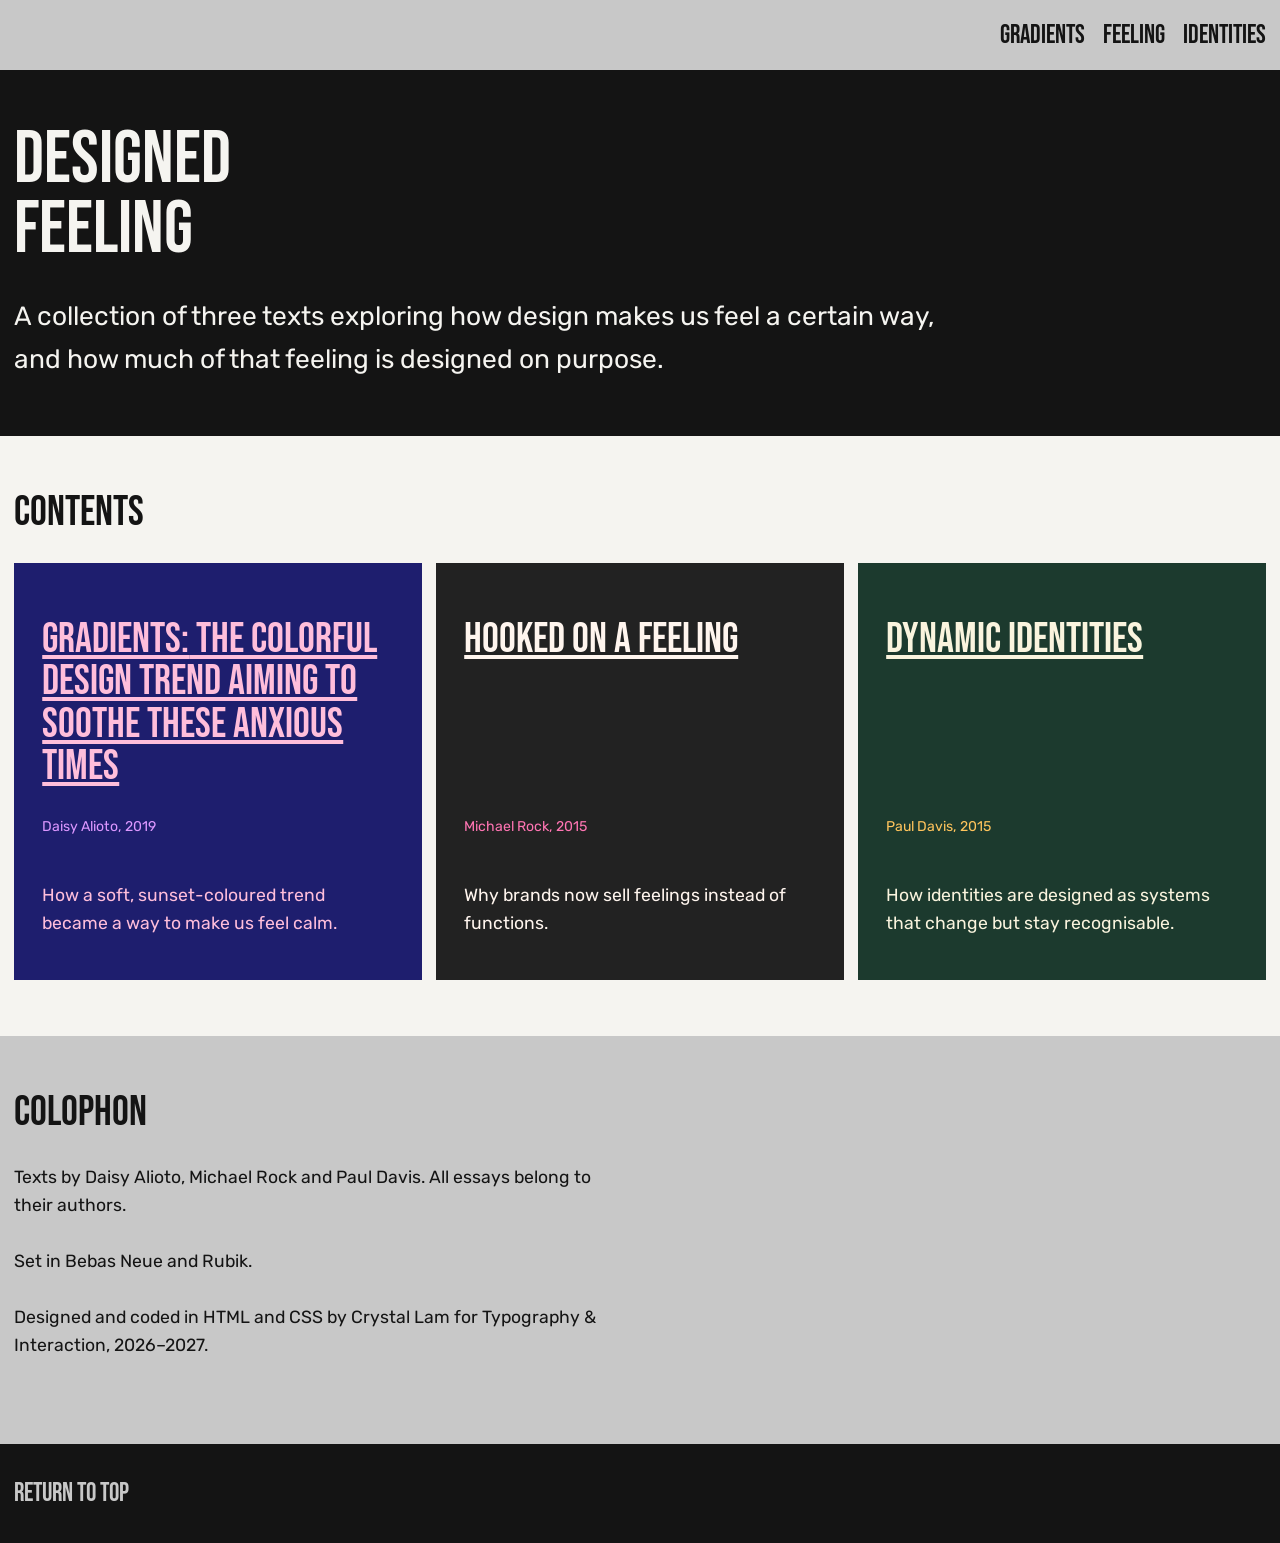
==== index.html @ e7a5b997 "styling" ====
<!DOCTYPE html>
<html lang="en">
	<head>
		<meta charset="utf-8">
		<meta name="viewport" content="width=device-width, initial-scale=1">
		<title>The Designed Feeling</title>
		<style>
			@import 'styles/reset.css' layer(reset);
			@import 'styles/common.css' layer(common);
			@import 'styles/landing.css' layer(page);
		</style>
	</head>
	<body>
		<header>
			<nav>
				<ul>
					<li><a href="gradients/">Gradients</a></li>

					<li><a href="hooked-on-a-feeling/">Feeling</a></li>

					<li><a href="dynamic-identities/">Identities</a></li>
				</ul>
			</nav>
		</header>

		<main>
			<!-- Cover -->
			<header class="cover">
				<h1><span class="title-key">Designed</span> Feeling</h1>
				<p>A collection of three texts exploring how design makes us feel a certain way, and how much of that feeling is designed on purpose.</p>
			</header>

			<!-- Table of contents: each chapter shows its own article's colours -->
			<section class="contents">
				<h2>Contents</h2>
				<ol>
					<li class="chapter gradients">
						<h3><a href="gradients/"><span class="key">Gradients:</span> the colorful design trend aiming to soothe these anxious times</a></h3>
						<p class="author">Daisy Alioto, 2019</p>
						<p>How a soft, sunset-coloured trend became a way to make us feel calm.</p>
					</li>
					<li class="chapter feeling">
						<h3><a href="hooked-on-a-feeling/">Hooked on a Feeling</a></h3>
						<p class="author">Michael Rock, 2015</p>
						<p>Why brands now sell feelings instead of functions.</p>
					</li>
					<li class="chapter identities">
						<h3><a href="dynamic-identities/">Dynamic Identities</a></h3>
						<p class="author">Paul Davis, 2015</p>
						<p>How identities are designed as systems that change but stay recognisable.</p>
					</li>
				</ol>
			</section>

			<!-- Colophon -->
			<section class="colophon">
				<h2>Colophon</h2>
				<p>Texts by Daisy Alioto, Michael Rock and Paul Davis. All essays belong to their authors.</p>
				<p>Set in Bebas Neue and Rubik.</p>
				<p>Designed and coded in HTML and CSS by Crystal Lam for Typography &amp; Interaction, 2026–2027.</p>
			</section>
		</main>

		<footer>
			<a href="#">Return to top</a>
		</footer>
	</body>
</html>
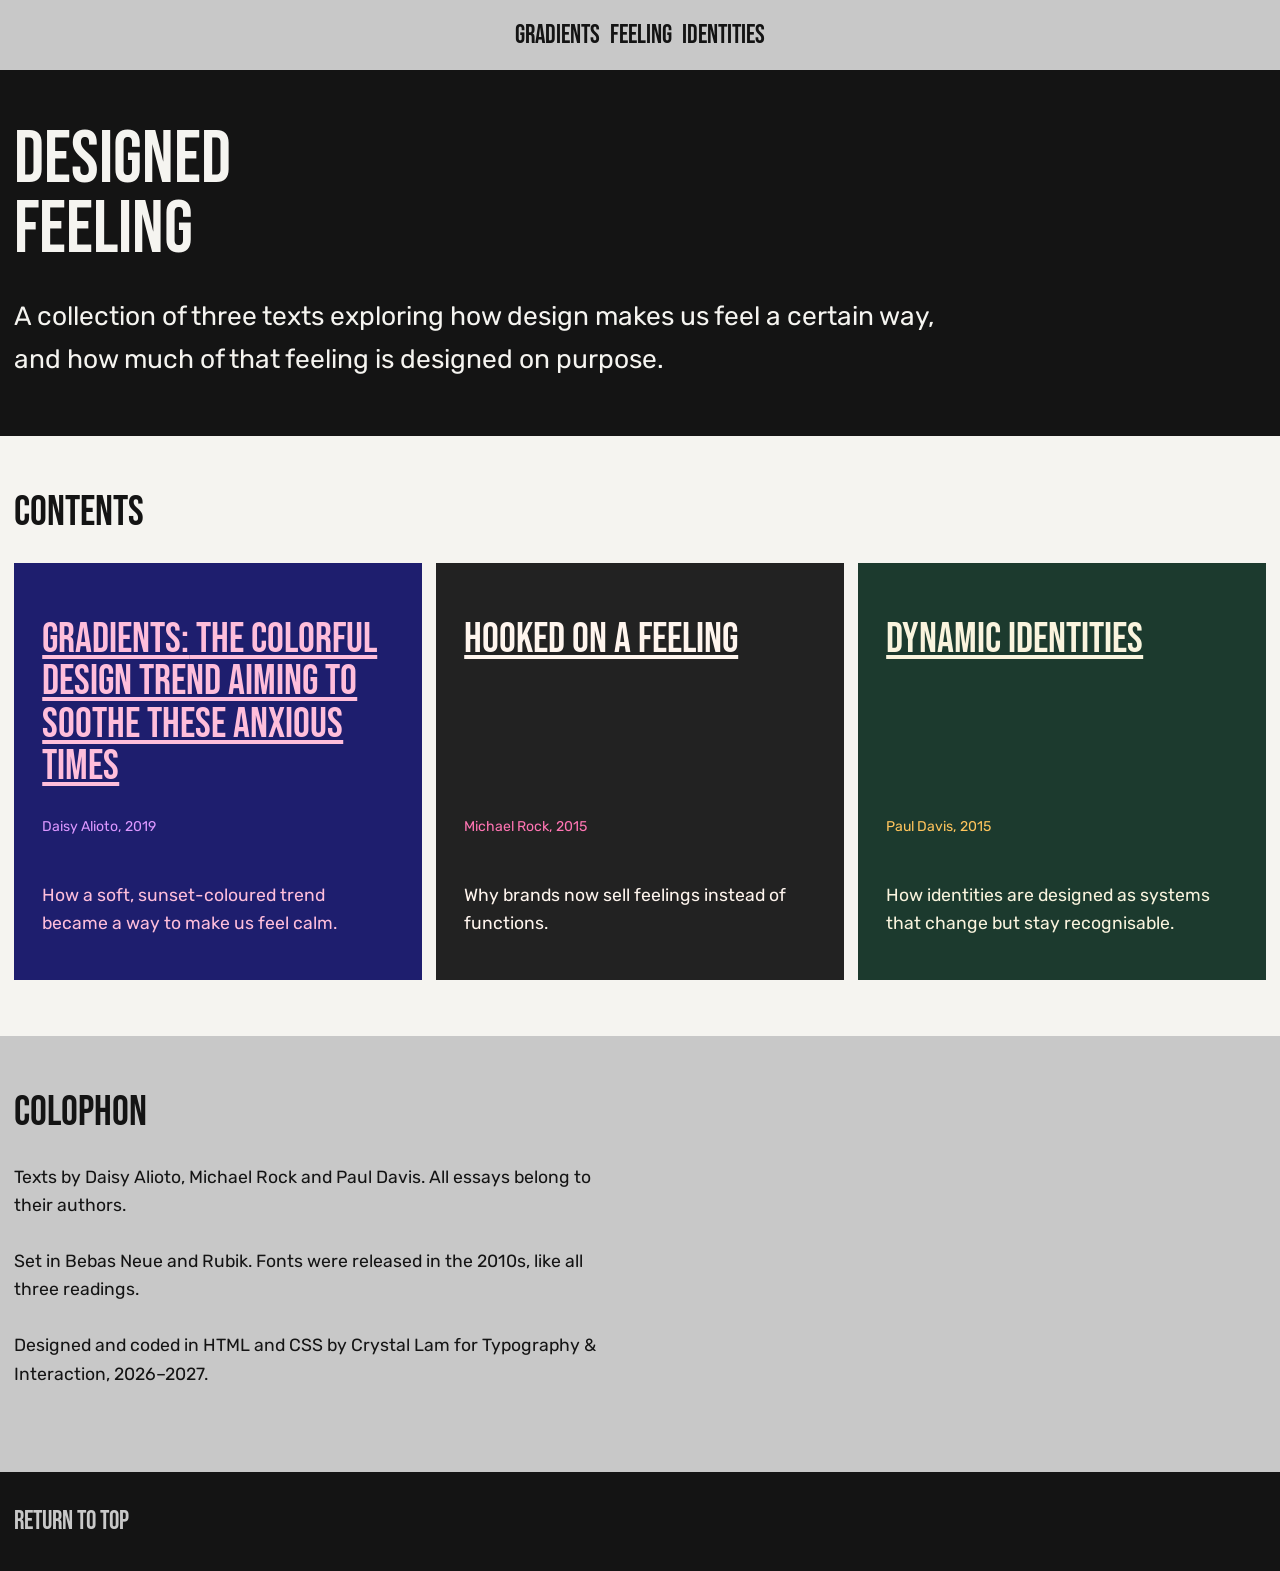
==== commit 32e303e9: "colophon" ====
--- a/index.html
+++ b/index.html
@@ -56,7 +56,7 @@
 			<section class="colophon">
 				<h2>Colophon</h2>
 				<p>Texts by Daisy Alioto, Michael Rock and Paul Davis. All essays belong to their authors.</p>
-				<p>Set in Bebas Neue and Rubik.</p>
+				<p>Set in Bebas Neue and Rubik. Fonts were released in the 2010s, like all three readings.</p>
 				<p>Designed and coded in HTML and CSS by Crystal Lam for Typography &amp; Interaction, 2026–2027.</p>
 			</section>
 		</main>
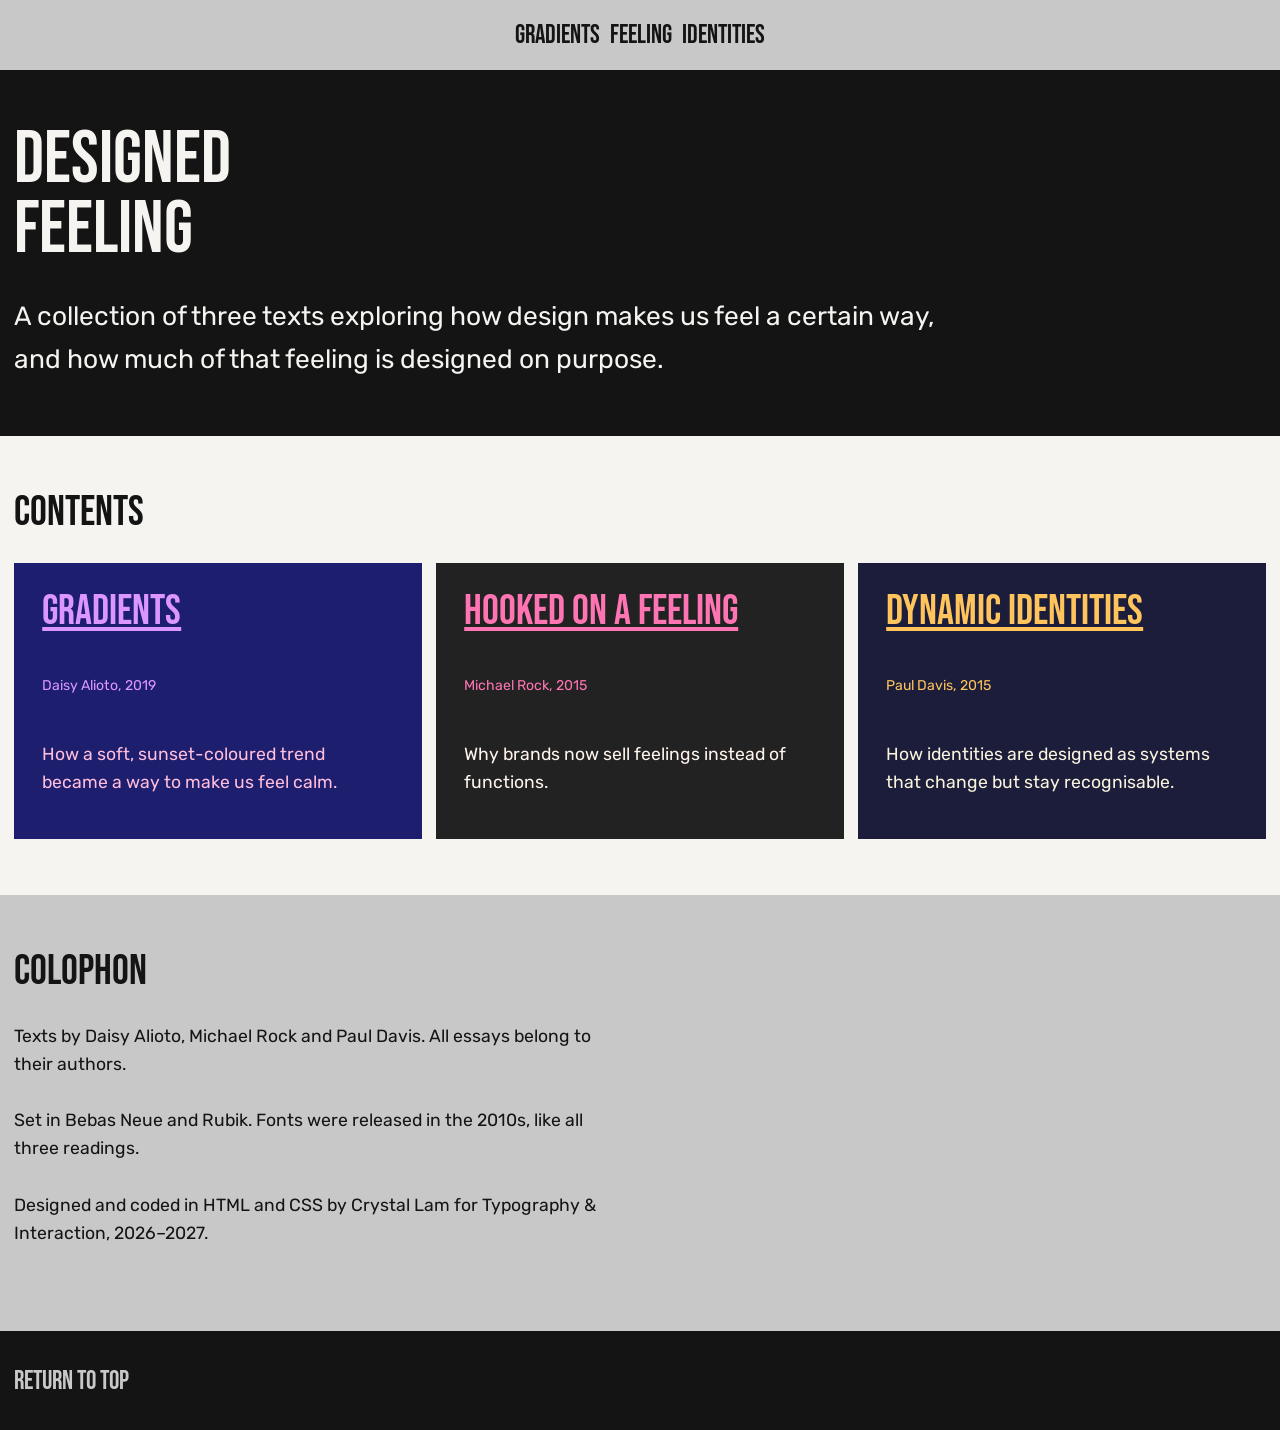
==== commit 71e0309b: "styling" ====
--- a/index.html
+++ b/index.html
@@ -35,17 +35,17 @@
 				<h2>Contents</h2>
 				<ol>
 					<li class="chapter gradients">
-						<h3><a href="gradients/"><span class="key">Gradients:</span> the colorful design trend aiming to soothe these anxious times</a></h3>
+						<h2><a href="gradients/">Gradients</a></h2>
 						<p class="author">Daisy Alioto, 2019</p>
 						<p>How a soft, sunset-coloured trend became a way to make us feel calm.</p>
 					</li>
 					<li class="chapter feeling">
-						<h3><a href="hooked-on-a-feeling/">Hooked on a Feeling</a></h3>
+						<h2><a href="hooked-on-a-feeling/">Hooked on a Feeling</a></h2>
 						<p class="author">Michael Rock, 2015</p>
 						<p>Why brands now sell feelings instead of functions.</p>
 					</li>
 					<li class="chapter identities">
-						<h3><a href="dynamic-identities/">Dynamic Identities</a></h3>
+						<h2><a href="dynamic-identities/">Dynamic Identities</a></h2>
 						<p class="author">Paul Davis, 2015</p>
 						<p>How identities are designed as systems that change but stay recognisable.</p>
 					</li>
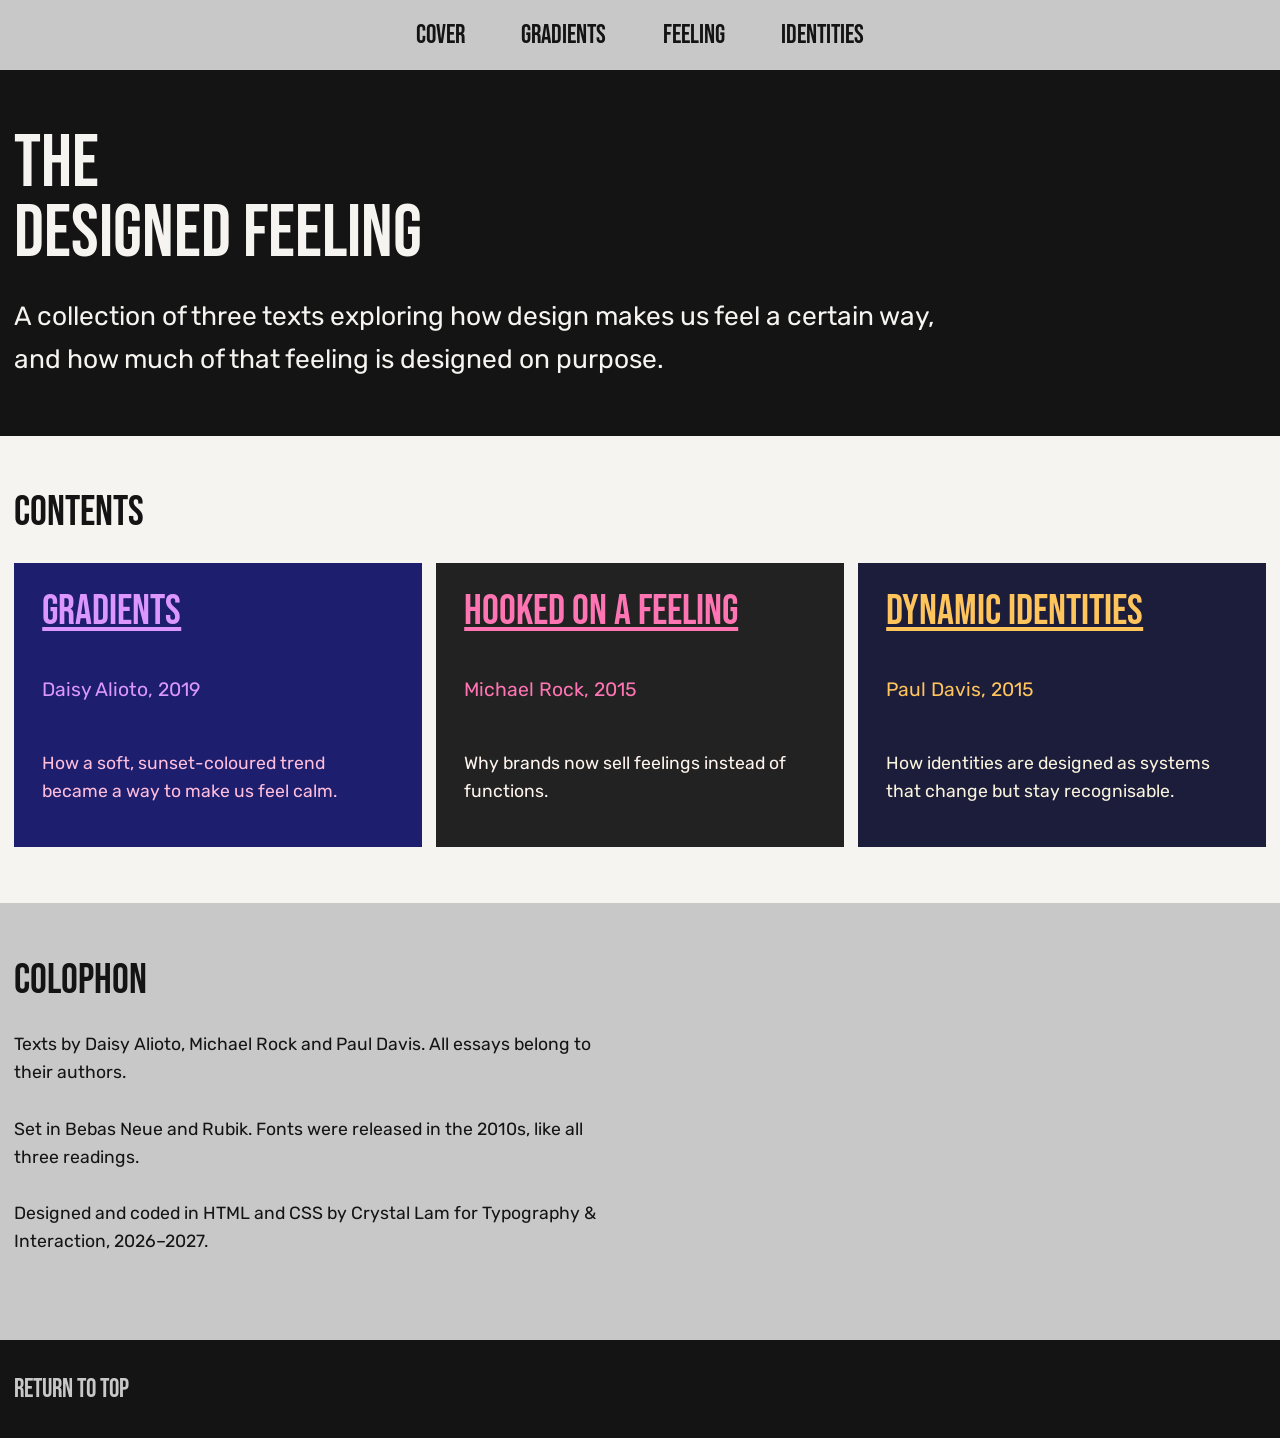
==== commit 4b5442dc: "nav styling change" ====
--- a/index.html
+++ b/index.html
@@ -14,11 +14,18 @@
 		<header>
 			<nav>
 				<ul>
-					<li><a href="gradients/">Gradients</a></li>
-
-					<li><a href="hooked-on-a-feeling/">Feeling</a></li>
-
-					<li><a href="dynamic-identities/">Identities</a></li>
+					<li>
+						<a href="../index.html">Cover</a>
+					</li>
+					<li>
+						<a href="gradients/">Gradients</a>
+					</li>
+					<li>
+						<a href="hooked-on-a-feeling/">Feeling</a>
+					</li>
+					<li>
+						<a href="dynamic-identities/">Identities</a>
+					</li>
 				</ul>
 			</nav>
 		</header>
@@ -26,7 +33,7 @@
 		<main>
 			<!-- Cover -->
 			<header class="cover">
-				<h1><span class="title-key">Designed</span> Feeling</h1>
+				<h1>The<span class="title-key">Designed Feeling</span></h1>
 				<p>A collection of three texts exploring how design makes us feel a certain way, and how much of that feeling is designed on purpose.</p>
 			</header>
 
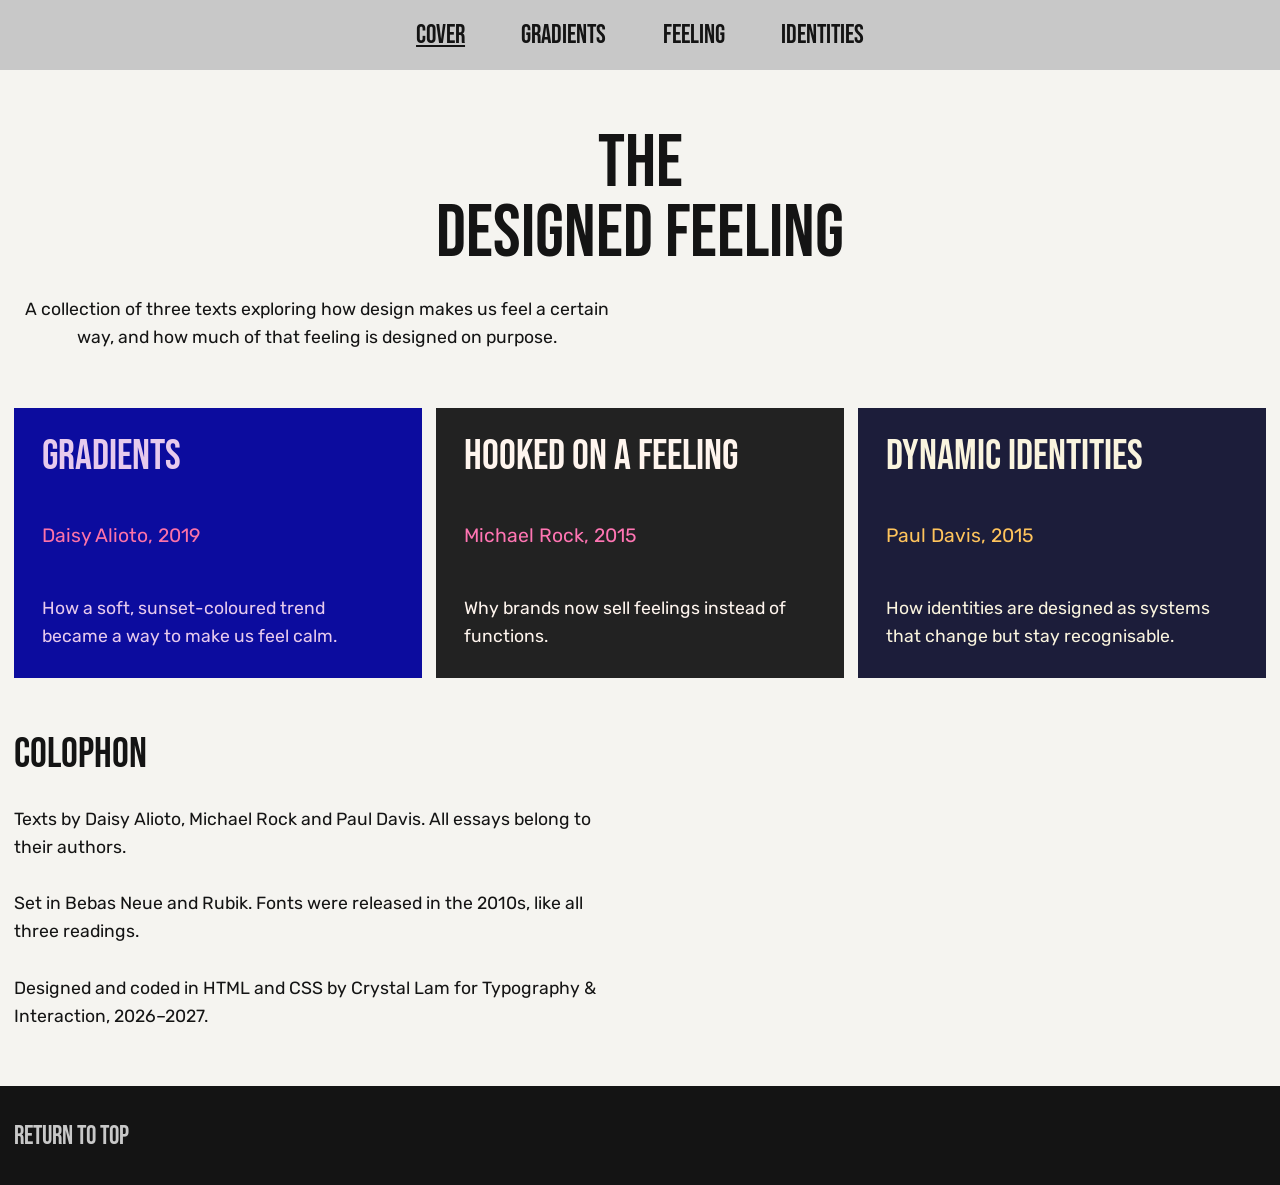
==== commit 0d827d83: "condensing some styling on landing" ====
--- a/index.html
+++ b/index.html
@@ -15,7 +15,7 @@
 			<nav>
 				<ul>
 					<li>
-						<a href="../index.html">Cover</a>
+						<a href="index.html" aria-current="page">Cover</a>
 					</li>
 					<li>
 						<a href="gradients/">Gradients</a>
@@ -32,14 +32,13 @@
 
 		<main>
 			<!-- Cover -->
-			<header class="cover">
-				<h1>The<span class="title-key">Designed Feeling</span></h1>
+			<header>
+				<h1>The <span class="title-key">Designed Feeling</span></h1>
 				<p>A collection of three texts exploring how design makes us feel a certain way, and how much of that feeling is designed on purpose.</p>
 			</header>
 
 			<!-- Table of contents: each chapter shows its own article's colours -->
-			<section class="contents">
-				<h2>Contents</h2>
+			<section>
 				<ol>
 					<li class="chapter gradients">
 						<h2><a href="gradients/">Gradients</a></h2>
@@ -60,7 +59,7 @@
 			</section>
 
 			<!-- Colophon -->
-			<section class="colophon">
+			<section>
 				<h2>Colophon</h2>
 				<p>Texts by Daisy Alioto, Michael Rock and Paul Davis. All essays belong to their authors.</p>
 				<p>Set in Bebas Neue and Rubik. Fonts were released in the 2010s, like all three readings.</p>
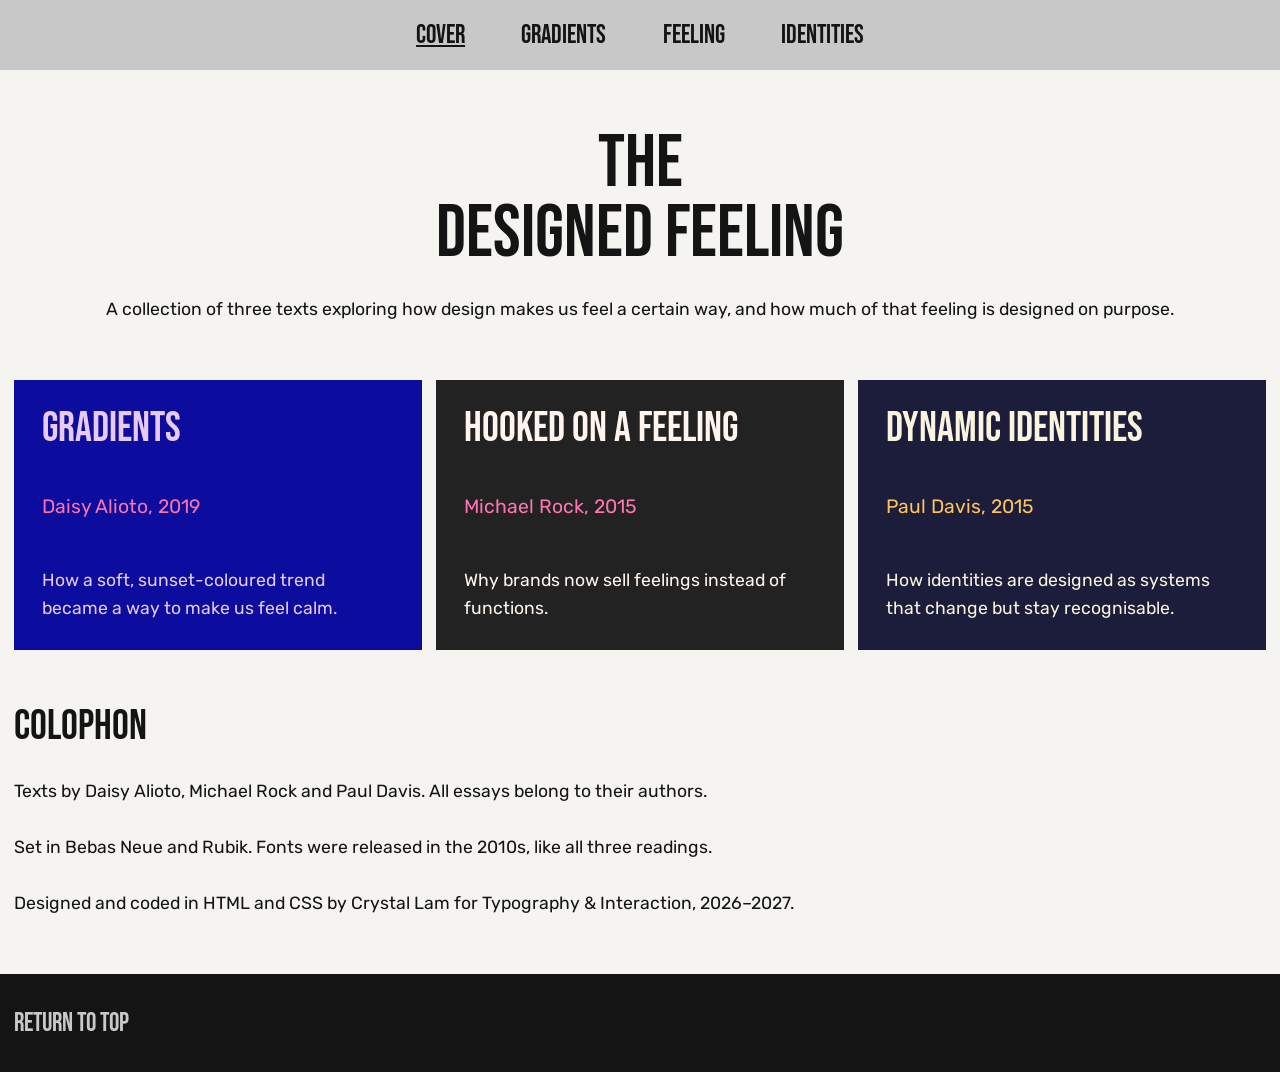
==== commit eceed01a: "nobr add" ====
--- a/index.html
+++ b/index.html
@@ -34,7 +34,7 @@
 			<!-- Cover -->
 			<header>
 				<h1>The <span class="title-key">Designed Feeling</span></h1>
-				<p>A collection of three texts exploring how design makes us feel a certain way, and how much of that feeling is designed on purpose.</p>
+				<p>A collection of three texts exploring how design makes us feel a certain way, and how much of that feeling is designed <nobr>on purpose.</nobr></p>
 			</header>
 
 			<!-- Table of contents: each chapter shows its own article's colours -->
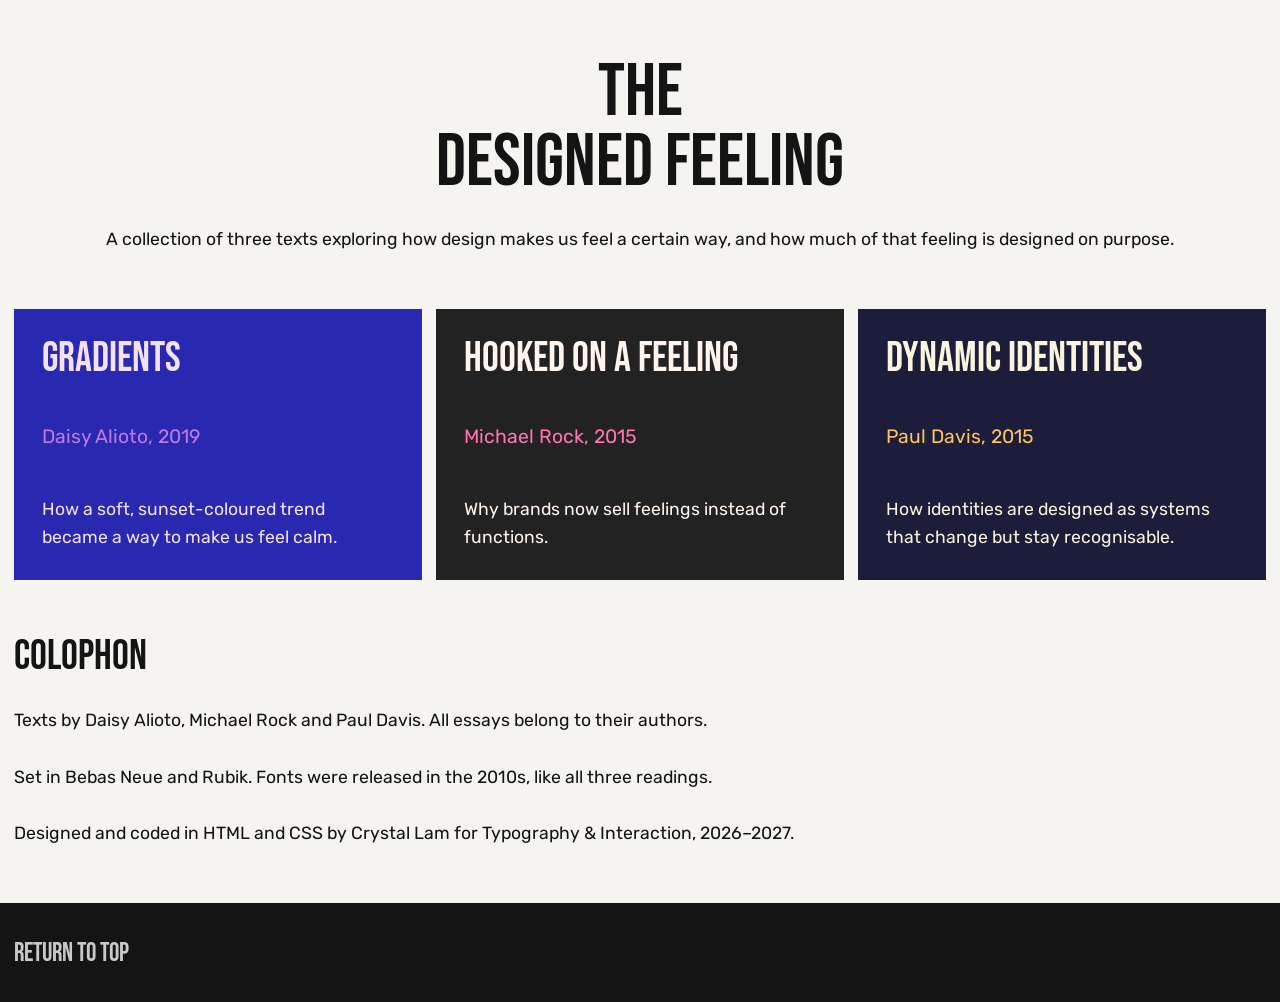
==== commit 55a02c90: "remove nav from cover page" ====
--- a/index.html
+++ b/index.html
@@ -11,25 +11,6 @@
 		</style>
 	</head>
 	<body>
-		<header>
-			<nav>
-				<ul>
-					<li>
-						<a href="index.html" aria-current="page">Cover</a>
-					</li>
-					<li>
-						<a href="gradients/">Gradients</a>
-					</li>
-					<li>
-						<a href="hooked-on-a-feeling/">Feeling</a>
-					</li>
-					<li>
-						<a href="dynamic-identities/">Identities</a>
-					</li>
-				</ul>
-			</nav>
-		</header>
-
 		<main>
 			<!-- Cover -->
 			<header>
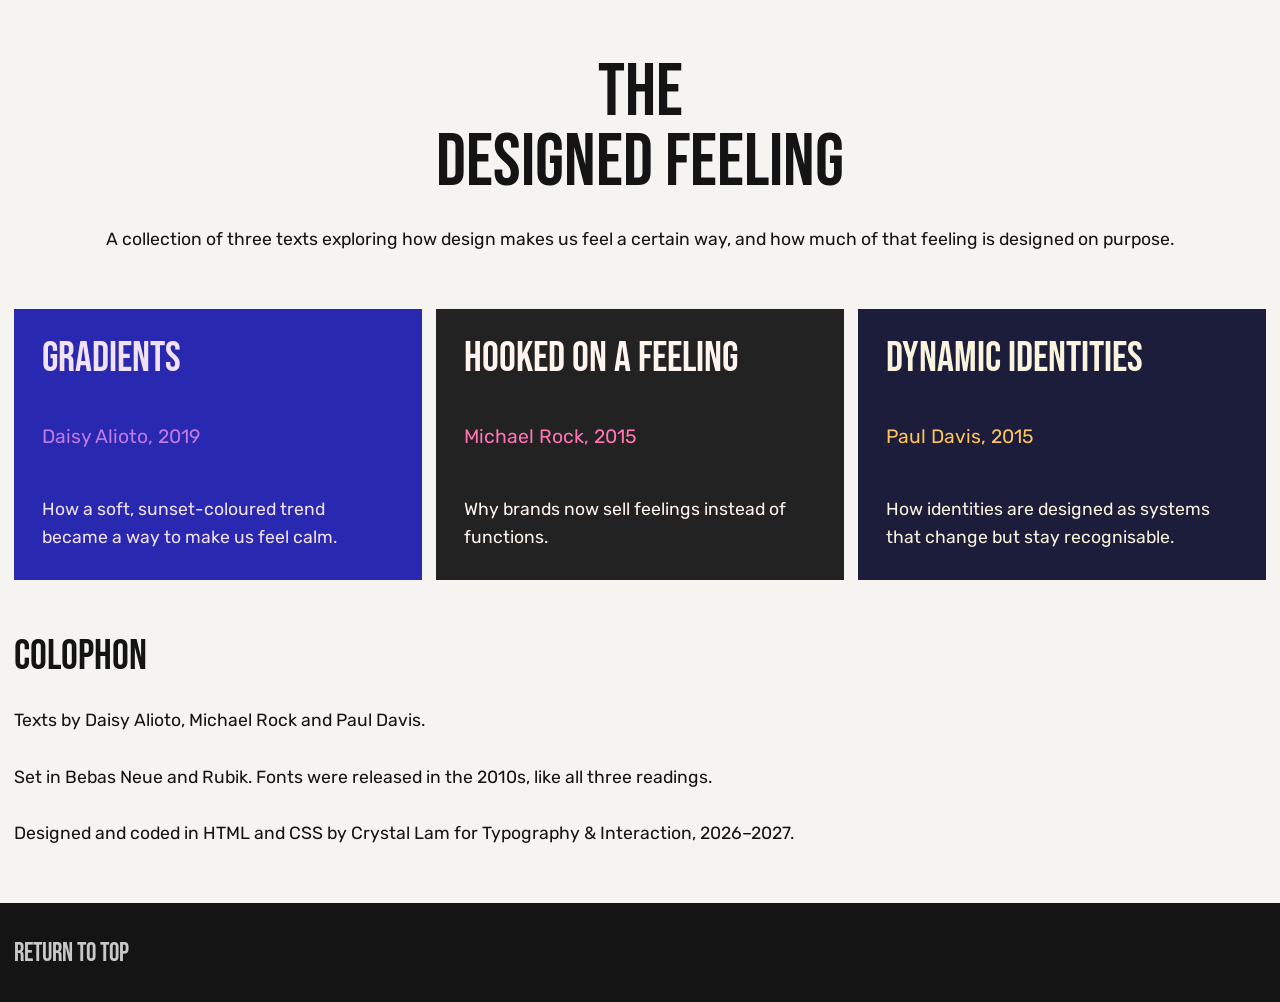
==== commit 6cfe5841: "Update index.html" ====
--- a/index.html
+++ b/index.html
@@ -42,7 +42,7 @@
 			<!-- Colophon -->
 			<section>
 				<h2>Colophon</h2>
-				<p>Texts by Daisy Alioto, Michael Rock and Paul Davis. All essays belong to their authors.</p>
+				<p>Texts by Daisy Alioto, Michael Rock and Paul Davis.</p>
 				<p>Set in Bebas Neue and Rubik. Fonts were released in the 2010s, like all three readings.</p>
 				<p>Designed and coded in HTML and CSS by Crystal Lam for Typography &amp; Interaction, 2026–2027.</p>
 			</section>
